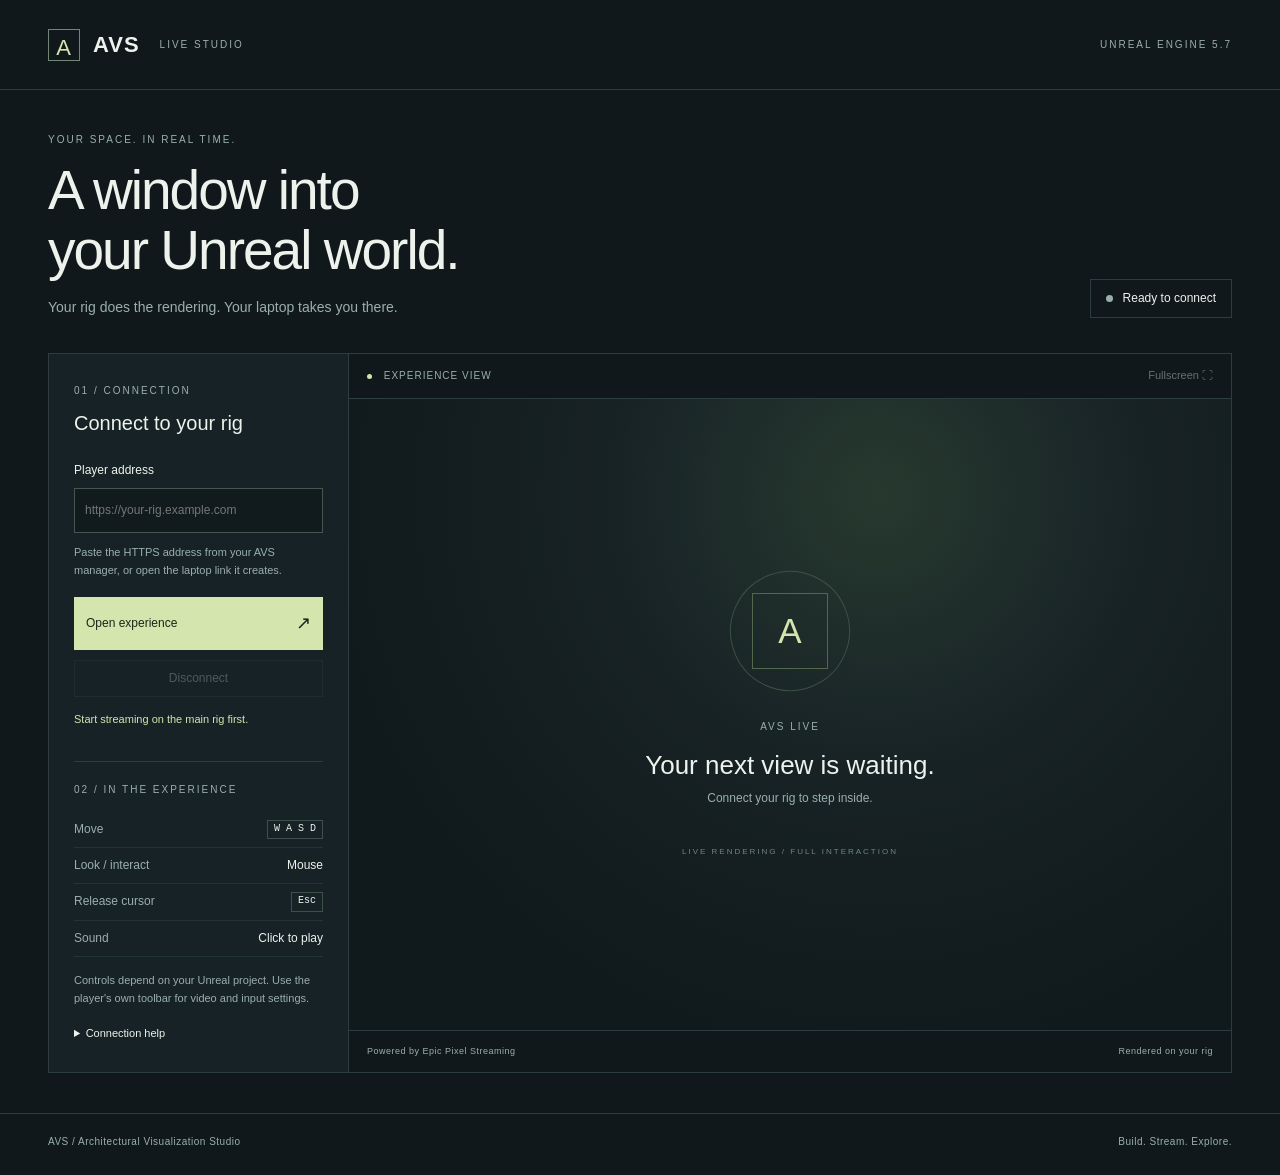
==== avs-player/index.html @ aa5055fc "Add AVS build and streaming manager with GitHub Pages player" ====
<!doctype html>
<html lang="en">
<head>
  <meta charset="utf-8">
  <meta name="viewport" content="width=device-width,initial-scale=1">
  <meta name="description" content="Connect to your AVS Unreal Engine experience running on your gaming rig.">
  <meta name="referrer" content="no-referrer">
  <title>AVS / Live Studio</title>
  <link rel="stylesheet" href="style.css">
  <script src="app.js" defer></script>
</head>
<body>
  <header><a class="brand" href="./"><span class="mark">A</span> AVS <span class="brand-note">LIVE STUDIO</span></a><span class="version">UNREAL ENGINE 5.7</span></header>
  <main>
    <section class="intro"><div><div class="eyebrow">YOUR SPACE. IN REAL TIME.</div><h1>A window into<br>your Unreal world.</h1><p>Your rig does the rendering. Your laptop takes you there.</p></div><div class="session-chip"><span class="dot"></span><span id="status" role="status" aria-live="polite">Ready to connect</span></div></section>
    <div class="workspace">
      <aside>
        <div class="eyebrow">01 / CONNECTION</div><h2>Connect to your rig</h2>
        <form id="connect-form">
          <label for="server">Player address</label>
          <input id="server" name="server" type="url" placeholder="https://your-rig.example.com" autocomplete="off" required aria-describedby="address-help">
          <p class="hint" id="address-help">Paste the HTTPS address from your AVS manager, or open the laptop link it creates.</p>
          <button class="primary" type="submit">Open experience <span aria-hidden="true">↗</span></button>
        </form>
        <button id="disconnect" class="secondary" disabled>Disconnect</button>
        <p id="message" class="message" role="status" aria-live="polite">Start streaming on the main rig first.</p>
        <div class="divider"></div>
        <div class="eyebrow">02 / IN THE EXPERIENCE</div>
        <ul class="controls"><li><span>Move</span><kbd>W A S D</kbd></li><li><span>Look / interact</span><span>Mouse</span></li><li><span>Release cursor</span><kbd>Esc</kbd></li><li><span>Sound</span><span>Click to play</span></li></ul>
        <p class="hint">Controls depend on your Unreal project. Use the player's own toolbar for video and input settings.</p>
        <details><summary>Connection help</summary><p>On the same network, paste <code>http://RIG-IP:8080</code>. The local player opens in its own tab because this page uses HTTPS.</p><p>For internet access, use the manager's HTTPS link. If the player shows no streamer, check the packaged game's Pixel Streaming plugin. If a streamer appears but video fails, check your TURN relay and firewall.</p><p>The rig must stay awake with the game running. This page cannot wake or start your PC.</p></details>
      </aside>
      <section class="viewer" aria-label="Unreal experience">
        <div class="viewer-bar"><span><span class="tiny-dot"></span> EXPERIENCE VIEW</span><div><a id="direct" class="tool" hidden target="_blank" rel="noopener noreferrer">Open in tab ↗</a><button id="fullscreen" class="tool" disabled>Fullscreen ⛶</button></div></div>
        <div id="stage"><div id="placeholder"><div class="orbit"><div class="orbit-inner"><span>A</span></div></div><div class="eyebrow">AVS LIVE</div><h2>Your next view is waiting.</h2><p>Connect your rig to step inside.</p><span class="placeholder-note">LIVE RENDERING / FULL INTERACTION</span></div></div>
        <div class="viewer-footer"><span>Powered by Epic Pixel Streaming</span><span>Rendered on your rig</span></div>
      </section>
    </div>
  </main>
  <footer><span>AVS / Architectural Visualization Studio</span><span>Build. Stream. Explore.</span></footer>
</body>
</html>
---- avs-player/style.css ----
:root{color-scheme:dark;--bg:#10181b;--panel:#172226;--line:#2c3c40;--text:#eef2ec;--muted:#9aafad;--accent:#d4e5ad}
*{box-sizing:border-box}body{margin:0;background:var(--bg);color:var(--text);font:14px/1.6 "Segoe UI",Arial,sans-serif}button,input{font:inherit}button,a{touch-action:manipulation}button{cursor:pointer}button:disabled{opacity:.4;cursor:default}button:focus-visible,a:focus-visible,input:focus-visible,summary:focus-visible{outline:2px solid var(--accent);outline-offset:4px}a{color:inherit}header,footer{display:flex;justify-content:space-between;align-items:center;margin:0 auto;max-width:1440px;padding:27px 48px}header{border-bottom:1px solid var(--line)}.brand{text-decoration:none;display:flex;gap:13px;align-items:center;font-weight:700;font-size:22px;letter-spacing:1px}.mark{border:1px solid #718676;width:32px;height:32px;display:grid;place-items:center;font-weight:400;color:var(--accent)}.brand-note{font-size:10px;letter-spacing:2px;color:var(--muted);font-weight:400;margin-left:7px}.version,.eyebrow{font-size:10px;letter-spacing:2px;color:var(--muted)}main{max-width:1440px;padding:42px 48px 40px;margin:auto}.intro{display:flex;align-items:flex-end;justify-content:space-between;gap:20px;margin-bottom:35px}h1{font-size:clamp(32px,4.3vw,58px);line-height:1.08;letter-spacing:-2px;font-weight:400;margin:13px 0 16px}.intro p{margin:0;color:var(--muted)}.session-chip{display:flex;gap:10px;align-items:center;border:1px solid var(--line);padding:9px 15px;font-size:12px;white-space:nowrap}.dot,.tiny-dot{display:inline-block;border-radius:100%;width:7px;height:7px;background:var(--muted)}body.player-open .dot{background:var(--accent)}.workspace{display:grid;grid-template-columns:300px minmax(0,1fr);border:1px solid var(--line);min-height:530px}aside{padding:29px 25px;background:var(--panel);border-right:1px solid var(--line)}h2{font-size:20px;font-weight:400;line-height:1.4;margin:10px 0 24px}label{display:block;font-size:12px;margin-bottom:7px}input{width:100%;border:1px solid #455650;background:#111b1d;color:var(--text);border-radius:0;padding:12px 10px;font-size:12px}.hint{font-size:11px;color:var(--muted);line-height:1.65;margin:10px 0 18px}.primary,.secondary{width:100%;padding:12px;border:0;font-size:12px}.primary{background:var(--accent);color:#182719;display:flex;justify-content:space-between;align-items:center}.primary span{font-size:18px}.secondary{background:transparent;border:1px solid var(--line);color:var(--muted);margin-top:10px;padding:8px}.message{color:var(--accent);font-size:11px;min-height:30px;margin:14px 0}.divider{height:1px;background:var(--line);margin:20px 0}.controls{list-style:none;margin:14px 0;padding:0;font-size:12px}.controls li{display:flex;justify-content:space-between;padding:8px 0;border-bottom:1px solid #233438}.controls li>span:first-child{color:var(--muted)}kbd{font:10px monospace;border:1px solid #3d504c;padding:2px 6px;color:var(--text)}details{font-size:11px;color:var(--muted);margin-top:18px}summary{cursor:pointer;color:var(--text)}details p{margin-bottom:0}code{overflow-wrap:anywhere}.viewer{display:flex;flex-direction:column;min-width:0}.viewer-bar,.viewer-footer{padding:13px 18px;display:flex;align-items:center;justify-content:space-between;gap:10px;color:var(--muted);font-size:10px;letter-spacing:1px}.viewer-bar{border-bottom:1px solid var(--line)}.viewer-bar>div{display:flex;gap:15px}.tiny-dot{width:5px;height:5px;margin-right:8px;background:var(--accent)}.tool{background:none;color:var(--text);border:0;text-decoration:none;font-size:11px;letter-spacing:0;padding:0}.viewer-footer{border-top:1px solid var(--line);font-size:9px;letter-spacing:.5px}#stage{flex:1;position:relative;min-height:440px;background:radial-gradient(ellipse at 60% 15%,#27392f 0%,#182326 35%,#10191c 75%)}#placeholder{height:100%;position:absolute;inset:0;display:flex;align-items:center;justify-content:center;flex-direction:column;text-align:center;padding:25px}#placeholder h2{font-size:26px;margin:12px 0 6px}#placeholder p{color:var(--muted);font-size:12px;margin:0}.placeholder-note{font-size:8px;letter-spacing:2px;color:#6e8583;margin-top:37px}.orbit{width:120px;height:120px;border:1px solid #3c5144;border-radius:50%;display:grid;place-items:center;margin-bottom:28px;transform:rotate(-20deg)}.orbit-inner{width:76px;height:76px;border:1px solid #52684d;display:grid;place-items:center;transform:rotate(20deg)}.orbit-inner span{font-size:35px;color:var(--accent);font-weight:300}iframe{display:block;width:100%;height:100%;position:absolute;inset:0;border:0;background:#090f11}.viewer:fullscreen{background:var(--bg)}.viewer:fullscreen #stage{min-height:0}footer{border-top:1px solid var(--line);font-size:10px;color:var(--muted);letter-spacing:.5px;padding-top:20px;padding-bottom:25px}[hidden]{display:none!important}@media(min-width:1600px){#stage{min-height:570px}}@media(max-width:1000px){header,footer{padding-left:25px;padding-right:25px}main{padding:32px 25px}.workspace{grid-template-columns:265px 1fr}aside{padding:24px 20px}.viewer-bar{flex-wrap:wrap}.viewer-footer{flex-wrap:wrap}}@media(max-width:720px){header,footer{padding:20px}.version{display:none}main{padding:28px 20px}.intro{display:block}h1{letter-spacing:-1px}.session-chip{display:inline-flex;margin-top:18px}.workspace{display:flex;flex-direction:column}aside{border-right:0;border-bottom:1px solid var(--line)}.viewer{min-height:400px}#stage{min-height:360px}.controls,.divider,aside>details,aside>.eyebrow:nth-of-type(2){display:none}footer{gap:12px;flex-wrap:wrap}.brand-note{margin-left:0}}
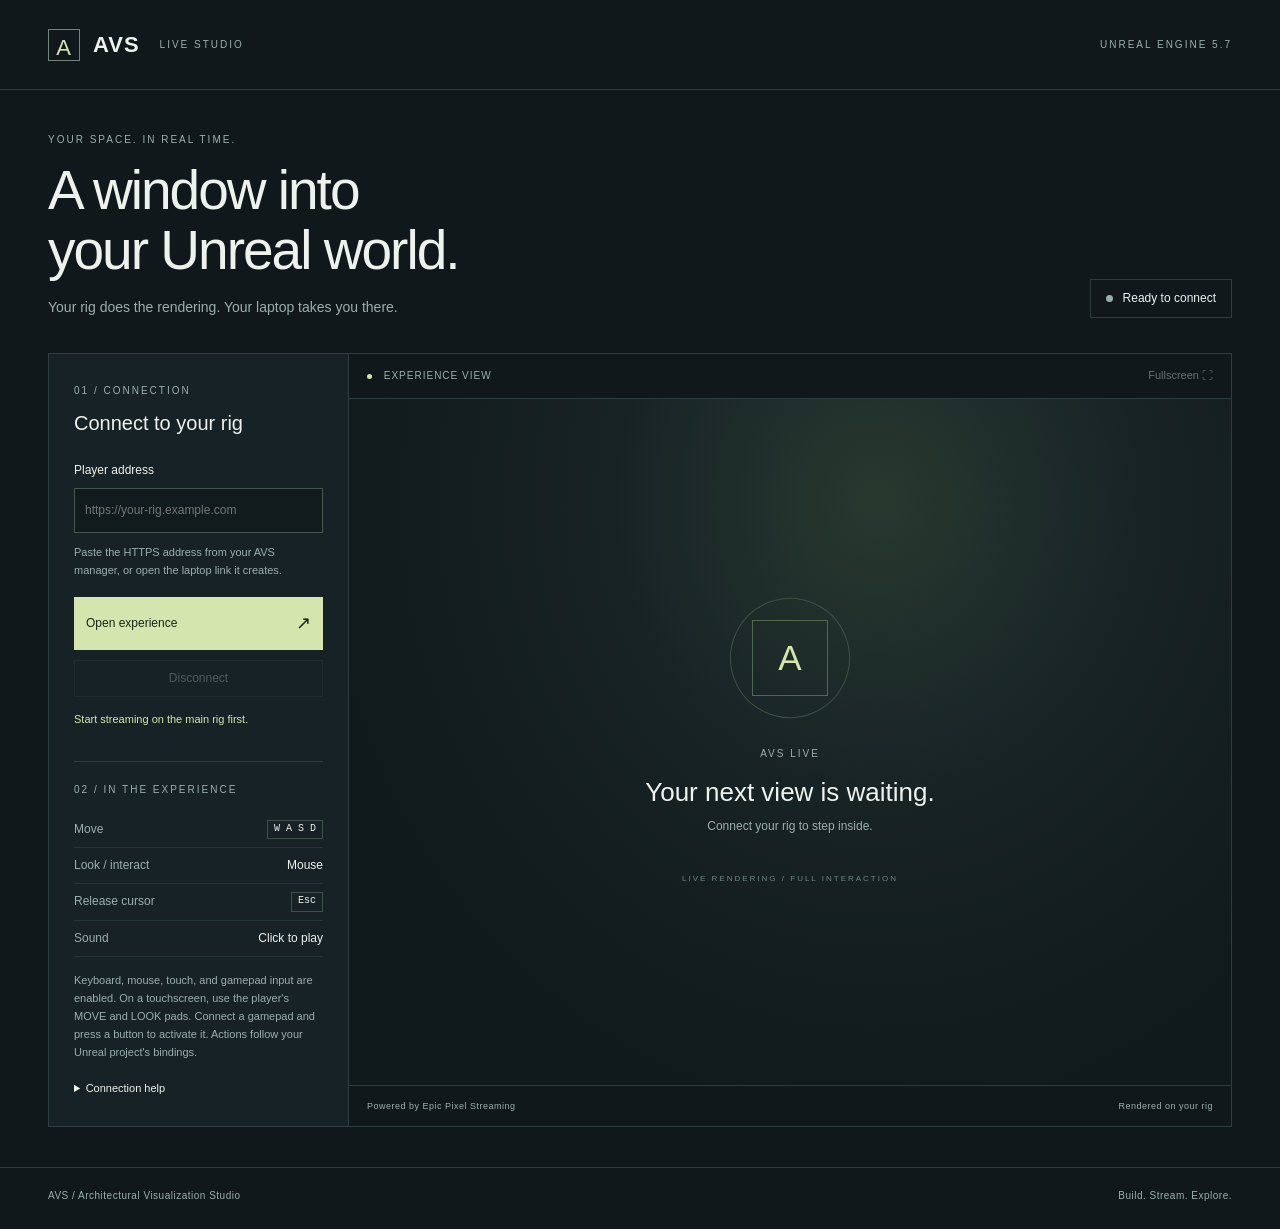
==== commit 279352aa: "Document touch navigation and refresh AVS player assets" ====
--- a/avs-player/index.html
+++ b/avs-player/index.html
@@ -6,8 +6,8 @@
   <meta name="description" content="Connect to your AVS Unreal Engine experience running on your gaming rig.">
   <meta name="referrer" content="no-referrer">
   <title>AVS / Live Studio</title>
-  <link rel="stylesheet" href="style.css">
-  <script src="app.js" defer></script>
+  <link rel="stylesheet" href="style.css?v=3">
+  <script src="app.js?v=3" defer></script>
 </head>
 <body>
   <header><a class="brand" href="./"><span class="mark">A</span> AVS <span class="brand-note">LIVE STUDIO</span></a><span class="version">UNREAL ENGINE 5.7</span></header>
@@ -27,7 +27,7 @@
         <div class="divider"></div>
         <div class="eyebrow">02 / IN THE EXPERIENCE</div>
         <ul class="controls"><li><span>Move</span><kbd>W A S D</kbd></li><li><span>Look / interact</span><span>Mouse</span></li><li><span>Release cursor</span><kbd>Esc</kbd></li><li><span>Sound</span><span>Click to play</span></li></ul>
-        <p class="hint">Controls depend on your Unreal project. Use the player's own toolbar for video and input settings.</p>
+        <p class="hint">Keyboard, mouse, touch, and gamepad input are enabled. On a touchscreen, use the player's MOVE and LOOK pads. Connect a gamepad and press a button to activate it. Actions follow your Unreal project's bindings.</p>
         <details><summary>Connection help</summary><p>On the same network, paste <code>http://RIG-IP:8080</code>. The local player opens in its own tab because this page uses HTTPS.</p><p>For internet access, use the manager's HTTPS link. If the player shows no streamer, check the packaged game's Pixel Streaming plugin. If a streamer appears but video fails, check your TURN relay and firewall.</p><p>The rig must stay awake with the game running. This page cannot wake or start your PC.</p></details>
       </aside>
       <section class="viewer" aria-label="Unreal experience">
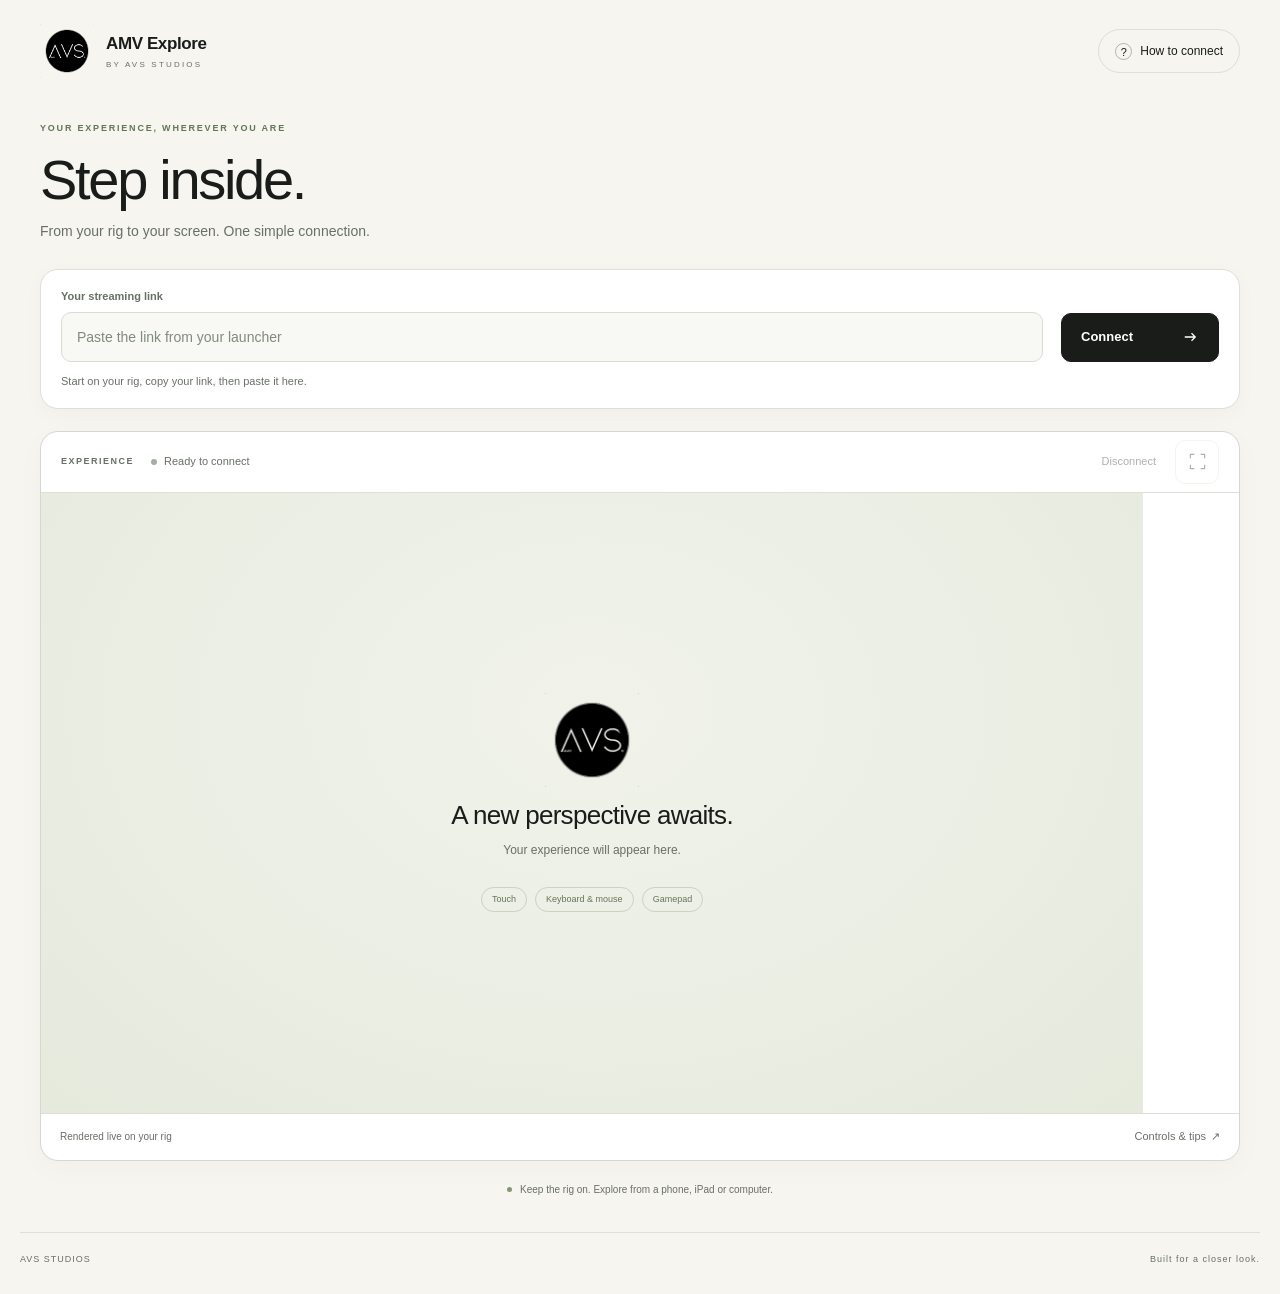
==== commit 05c179e7: "Redesign AVS player with supplied logo and responsive mobile/tablet/desktop UI" ====
--- a/avs-player/index.html
+++ b/avs-player/index.html
@@ -2,41 +2,46 @@
 <html lang="en">
 <head>
   <meta charset="utf-8">
-  <meta name="viewport" content="width=device-width,initial-scale=1">
-  <meta name="description" content="Connect to your AVS Unreal Engine experience running on your gaming rig.">
+  <meta name="viewport" content="width=device-width,initial-scale=1,viewport-fit=cover">
+  <meta name="theme-color" content="#f6f5f0">
+  <meta name="description" content="Open your AMV Explore experience from your computer, tablet or phone.">
   <meta name="referrer" content="no-referrer">
-  <title>AVS / Live Studio</title>
-  <link rel="stylesheet" href="style.css?v=3">
-  <script src="app.js?v=3" defer></script>
+  <link rel="icon" type="image/svg+xml" href="avs-logo.svg">
+  <link rel="stylesheet" href="style.css?v=4">
+  <script src="app.js?v=4" defer></script>
+  <title>AMV Explore · AVS</title>
 </head>
 <body>
-  <header><a class="brand" href="./"><span class="mark">A</span> AVS <span class="brand-note">LIVE STUDIO</span></a><span class="version">UNREAL ENGINE 5.7</span></header>
-  <main>
-    <section class="intro"><div><div class="eyebrow">YOUR SPACE. IN REAL TIME.</div><h1>A window into<br>your Unreal world.</h1><p>Your rig does the rendering. Your laptop takes you there.</p></div><div class="session-chip"><span class="dot"></span><span id="status" role="status" aria-live="polite">Ready to connect</span></div></section>
-    <div class="workspace">
-      <aside>
-        <div class="eyebrow">01 / CONNECTION</div><h2>Connect to your rig</h2>
-        <form id="connect-form">
-          <label for="server">Player address</label>
-          <input id="server" name="server" type="url" placeholder="https://your-rig.example.com" autocomplete="off" required aria-describedby="address-help">
-          <p class="hint" id="address-help">Paste the HTTPS address from your AVS manager, or open the laptop link it creates.</p>
-          <button class="primary" type="submit">Open experience <span aria-hidden="true">↗</span></button>
-        </form>
-        <button id="disconnect" class="secondary" disabled>Disconnect</button>
-        <p id="message" class="message" role="status" aria-live="polite">Start streaming on the main rig first.</p>
-        <div class="divider"></div>
-        <div class="eyebrow">02 / IN THE EXPERIENCE</div>
-        <ul class="controls"><li><span>Move</span><kbd>W A S D</kbd></li><li><span>Look / interact</span><span>Mouse</span></li><li><span>Release cursor</span><kbd>Esc</kbd></li><li><span>Sound</span><span>Click to play</span></li></ul>
-        <p class="hint">Keyboard, mouse, touch, and gamepad input are enabled. On a touchscreen, use the player's MOVE and LOOK pads. Connect a gamepad and press a button to activate it. Actions follow your Unreal project's bindings.</p>
-        <details><summary>Connection help</summary><p>On the same network, paste <code>http://RIG-IP:8080</code>. The local player opens in its own tab because this page uses HTTPS.</p><p>For internet access, use the manager's HTTPS link. If the player shows no streamer, check the packaged game's Pixel Streaming plugin. If a streamer appears but video fails, check your TURN relay and firewall.</p><p>The rig must stay awake with the game running. This page cannot wake or start your PC.</p></details>
-      </aside>
-      <section class="viewer" aria-label="Unreal experience">
-        <div class="viewer-bar"><span><span class="tiny-dot"></span> EXPERIENCE VIEW</span><div><a id="direct" class="tool" hidden target="_blank" rel="noopener noreferrer">Open in tab ↗</a><button id="fullscreen" class="tool" disabled>Fullscreen ⛶</button></div></div>
-        <div id="stage"><div id="placeholder"><div class="orbit"><div class="orbit-inner"><span>A</span></div></div><div class="eyebrow">AVS LIVE</div><h2>Your next view is waiting.</h2><p>Connect your rig to step inside.</p><span class="placeholder-note">LIVE RENDERING / FULL INTERACTION</span></div></div>
-        <div class="viewer-footer"><span>Powered by Epic Pixel Streaming</span><span>Rendered on your rig</span></div>
-      </section>
-    </div>
+  <header class="site-header">
+    <a class="brand" href="./" aria-label="AMV Explore home"><img src="avs-logo.svg" width="54" height="54" alt="AVS Studios"><span><strong>AMV Explore</strong><small>BY AVS STUDIOS</small></span></a>
+    <button class="help-button" id="help-open" type="button" aria-haspopup="dialog"><span class="help-icon" aria-hidden="true">?</span><span>How to connect</span></button>
+  </header>
+  <main class="page">
+    <section class="welcome" aria-labelledby="page-title"><div class="eyebrow">YOUR EXPERIENCE, WHEREVER YOU ARE</div><h1 id="page-title">Step inside.</h1><p>From your rig to your screen. One simple connection.</p></section>
+    <section class="connection-card" aria-label="Connect to your experience">
+      <form id="connect-form" novalidate>
+        <div class="address-field"><label for="server">Your streaming link</label><input id="server" name="server" type="url" inputmode="url" placeholder="Paste the link from your launcher" autocomplete="off" autocapitalize="none" spellcheck="false" required aria-describedby="message"></div>
+        <button class="connect-button" type="submit" id="connect-button"><span>Connect</span><svg width="18" height="18" viewBox="0 0 24 24" fill="none" stroke="currentColor" stroke-width="1.7" aria-hidden="true"><path d="M5 12h14m-5-5 5 5-5 5"/></svg></button>
+      </form>
+      <p class="message" id="message" role="status" aria-live="polite">Start on your rig, copy your link, then paste it here.</p>
+    </section>
+    <section class="viewer" id="viewer" aria-label="AMV experience">
+      <div class="viewer-bar"><div class="viewer-name"><span>EXPERIENCE</span><span class="session-state" id="session-state"><i aria-hidden="true"></i><span id="status" role="status" aria-live="polite">Ready to connect</span></span></div><div class="viewer-tools"><a id="direct" hidden target="_blank" rel="noopener noreferrer" class="tool" aria-label="Open player in a new tab">Open in tab <span aria-hidden="true">↗</span></a><button id="disconnect" class="tool" type="button" disabled aria-label="Disconnect" title="Disconnect">Disconnect</button><button id="fullscreen" class="icon-button" type="button" disabled aria-label="Open fullscreen" title="Fullscreen"><svg width="19" height="19" viewBox="0 0 24 24" fill="none" stroke="currentColor" stroke-width="1.5" aria-hidden="true"><path d="M8 3H3v5m13-5h5v5M3 16v5h5m13-5v5h-5"/></svg></button></div></div>
+      <div id="stage"><div id="placeholder"><img src="avs-logo.svg" width="94" height="94" alt=""><h2>A new perspective awaits.</h2><p>Your experience will appear here.</p><div class="input-pills" aria-label="Supported controls"><span>Touch</span><span>Keyboard &amp; mouse</span><span>Gamepad</span></div></div></div>
+      <div class="viewer-foot"><span>Rendered live on your rig</span><button id="controls-open" type="button" class="text-button" aria-haspopup="dialog">Controls &amp; tips <span aria-hidden="true">↗</span></button></div>
+    </section>
+    <div class="page-note"><span class="note-dot" aria-hidden="true"></span><span>Keep the rig on. Explore from a phone, iPad or computer.</span></div>
   </main>
-  <footer><span>AVS / Architectural Visualization Studio</span><span>Build. Stream. Explore.</span></footer>
+  <footer><span>AVS STUDIOS</span><span>Built for a closer look.</span></footer>
+  <dialog id="help-dialog" aria-labelledby="help-title">
+    <div class="dialog-header"><div><div class="eyebrow">AMV EXPLORE</div><h2 id="help-title">You're three steps away.</h2></div><button type="button" class="icon-button" id="help-close" aria-label="Close help">✕</button></div>
+    <ol class="steps"><li><span>01</span><div><strong>Start on your rig</strong><p>In the AVS launcher, choose the button that starts the game and creates your link.</p></div></li><li><span>02</span><div><strong>Copy your streaming link</strong><p>The launcher displays your HTTPS address and copies it to the clipboard.</p></div></li><li><span>03</span><div><strong>Paste it here and connect</strong><p>Use your phone, iPad or computer. Tap the player's playback prompt if it appears.</p></div></li></ol>
+    <details><summary>If the connection needs help</summary><p>The rig must stay awake with the game running. An expired temporary link needs to be regenerated in the launcher.</p><p>For a local network address beginning with <code>http://</code>, choose <strong>Open in tab</strong>. If a streamer appears but internet video fails, check the TURN settings in your launcher.</p><p>If an access or sign-in page blocks the embedded player, use <strong>Open in tab</strong>.</p></details>
+  </dialog>
+  <dialog id="controls-dialog" aria-labelledby="controls-title">
+    <div class="dialog-header"><div><div class="eyebrow">MAKE YOURSELF AT HOME</div><h2 id="controls-title">Choose your controls.</h2></div><button type="button" class="icon-button" id="controls-close" aria-label="Close controls">✕</button></div>
+    <div class="control-list"><div><strong>Touchscreen</strong><p>Use the MOVE and LOOK pads in the player. The E and Space buttons mirror those keys. Toggle the pads with <em>Touch controls</em>.</p></div><div><strong>Keyboard &amp; mouse</strong><p>Click inside the experience, then use your project's usual controls. Press Esc to release the cursor.</p></div><div><strong>Gamepad</strong><p>Connect your controller and press a button to activate it. Actions use your Unreal project's existing bindings.</p></div></div>
+    <p class="dialog-note">Fullscreen gives you more space. On devices without browser fullscreen, the player expands to fill the page.</p>
+  </dialog>
 </body>
 </html>
--- a/avs-player/style.css
+++ b/avs-player/style.css
@@ -1,2 +1,6 @@
-:root{color-scheme:dark;--bg:#10181b;--panel:#172226;--line:#2c3c40;--text:#eef2ec;--muted:#9aafad;--accent:#d4e5ad}
-*{box-sizing:border-box}body{margin:0;background:var(--bg);color:var(--text);font:14px/1.6 "Segoe UI",Arial,sans-serif}button,input{font:inherit}button,a{touch-action:manipulation}button{cursor:pointer}button:disabled{opacity:.4;cursor:default}button:focus-visible,a:focus-visible,input:focus-visible,summary:focus-visible{outline:2px solid var(--accent);outline-offset:4px}a{color:inherit}header,footer{display:flex;justify-content:space-between;align-items:center;margin:0 auto;max-width:1440px;padding:27px 48px}header{border-bottom:1px solid var(--line)}.brand{text-decoration:none;display:flex;gap:13px;align-items:center;font-weight:700;font-size:22px;letter-spacing:1px}.mark{border:1px solid #718676;width:32px;height:32px;display:grid;place-items:center;font-weight:400;color:var(--accent)}.brand-note{font-size:10px;letter-spacing:2px;color:var(--muted);font-weight:400;margin-left:7px}.version,.eyebrow{font-size:10px;letter-spacing:2px;color:var(--muted)}main{max-width:1440px;padding:42px 48px 40px;margin:auto}.intro{display:flex;align-items:flex-end;justify-content:space-between;gap:20px;margin-bottom:35px}h1{font-size:clamp(32px,4.3vw,58px);line-height:1.08;letter-spacing:-2px;font-weight:400;margin:13px 0 16px}.intro p{margin:0;color:var(--muted)}.session-chip{display:flex;gap:10px;align-items:center;border:1px solid var(--line);padding:9px 15px;font-size:12px;white-space:nowrap}.dot,.tiny-dot{display:inline-block;border-radius:100%;width:7px;height:7px;background:var(--muted)}body.player-open .dot{background:var(--accent)}.workspace{display:grid;grid-template-columns:300px minmax(0,1fr);border:1px solid var(--line);min-height:530px}aside{padding:29px 25px;background:var(--panel);border-right:1px solid var(--line)}h2{font-size:20px;font-weight:400;line-height:1.4;margin:10px 0 24px}label{display:block;font-size:12px;margin-bottom:7px}input{width:100%;border:1px solid #455650;background:#111b1d;color:var(--text);border-radius:0;padding:12px 10px;font-size:12px}.hint{font-size:11px;color:var(--muted);line-height:1.65;margin:10px 0 18px}.primary,.secondary{width:100%;padding:12px;border:0;font-size:12px}.primary{background:var(--accent);color:#182719;display:flex;justify-content:space-between;align-items:center}.primary span{font-size:18px}.secondary{background:transparent;border:1px solid var(--line);color:var(--muted);margin-top:10px;padding:8px}.message{color:var(--accent);font-size:11px;min-height:30px;margin:14px 0}.divider{height:1px;background:var(--line);margin:20px 0}.controls{list-style:none;margin:14px 0;padding:0;font-size:12px}.controls li{display:flex;justify-content:space-between;padding:8px 0;border-bottom:1px solid #233438}.controls li>span:first-child{color:var(--muted)}kbd{font:10px monospace;border:1px solid #3d504c;padding:2px 6px;color:var(--text)}details{font-size:11px;color:var(--muted);margin-top:18px}summary{cursor:pointer;color:var(--text)}details p{margin-bottom:0}code{overflow-wrap:anywhere}.viewer{display:flex;flex-direction:column;min-width:0}.viewer-bar,.viewer-footer{padding:13px 18px;display:flex;align-items:center;justify-content:space-between;gap:10px;color:var(--muted);font-size:10px;letter-spacing:1px}.viewer-bar{border-bottom:1px solid var(--line)}.viewer-bar>div{display:flex;gap:15px}.tiny-dot{width:5px;height:5px;margin-right:8px;background:var(--accent)}.tool{background:none;color:var(--text);border:0;text-decoration:none;font-size:11px;letter-spacing:0;padding:0}.viewer-footer{border-top:1px solid var(--line);font-size:9px;letter-spacing:.5px}#stage{flex:1;position:relative;min-height:440px;background:radial-gradient(ellipse at 60% 15%,#27392f 0%,#182326 35%,#10191c 75%)}#placeholder{height:100%;position:absolute;inset:0;display:flex;align-items:center;justify-content:center;flex-direction:column;text-align:center;padding:25px}#placeholder h2{font-size:26px;margin:12px 0 6px}#placeholder p{color:var(--muted);font-size:12px;margin:0}.placeholder-note{font-size:8px;letter-spacing:2px;color:#6e8583;margin-top:37px}.orbit{width:120px;height:120px;border:1px solid #3c5144;border-radius:50%;display:grid;place-items:center;margin-bottom:28px;transform:rotate(-20deg)}.orbit-inner{width:76px;height:76px;border:1px solid #52684d;display:grid;place-items:center;transform:rotate(20deg)}.orbit-inner span{font-size:35px;color:var(--accent);font-weight:300}iframe{display:block;width:100%;height:100%;position:absolute;inset:0;border:0;background:#090f11}.viewer:fullscreen{background:var(--bg)}.viewer:fullscreen #stage{min-height:0}footer{border-top:1px solid var(--line);font-size:10px;color:var(--muted);letter-spacing:.5px;padding-top:20px;padding-bottom:25px}[hidden]{display:none!important}@media(min-width:1600px){#stage{min-height:570px}}@media(max-width:1000px){header,footer{padding-left:25px;padding-right:25px}main{padding:32px 25px}.workspace{grid-template-columns:265px 1fr}aside{padding:24px 20px}.viewer-bar{flex-wrap:wrap}.viewer-footer{flex-wrap:wrap}}@media(max-width:720px){header,footer{padding:20px}.version{display:none}main{padding:28px 20px}.intro{display:block}h1{letter-spacing:-1px}.session-chip{display:inline-flex;margin-top:18px}.workspace{display:flex;flex-direction:column}aside{border-right:0;border-bottom:1px solid var(--line)}.viewer{min-height:400px}#stage{min-height:360px}.controls,.divider,aside>details,aside>.eyebrow:nth-of-type(2){display:none}footer{gap:12px;flex-wrap:wrap}.brand-note{margin-left:0}}
+:root{color-scheme:light;--paper:#f6f5f0;--white:#fff;--ink:#191c19;--muted:#687066;--line:#dedfd7;--sage:#e7ecdf;--sage-dark:#647557;--radius:18px}*{box-sizing:border-box}html{scroll-behavior:smooth}body{margin:0;background:var(--paper);color:var(--ink);font:15px/1.5 -apple-system,BlinkMacSystemFont,"Segoe UI",sans-serif;-webkit-font-smoothing:antialiased}button,input{font:inherit}button,a{touch-action:manipulation}button{cursor:pointer}button:disabled{opacity:.35;cursor:default}a{color:inherit}button:focus-visible,a:focus-visible,input:focus-visible,summary:focus-visible{outline:3px solid #849476;outline-offset:4px}.site-header{max-width:1320px;margin:auto;padding:24px 40px;display:flex;align-items:center;justify-content:space-between;gap:20px}.brand{display:flex;align-items:center;gap:12px;text-decoration:none}.brand img{object-fit:contain}.brand strong{display:block;font-size:17px;letter-spacing:-.4px;font-weight:600}.brand small{display:block;font-size:8px;letter-spacing:2.2px;margin-top:3px;color:var(--muted)}.help-button{border:1px solid var(--line);border-radius:24px;display:flex;align-items:center;gap:8px;min-height:44px;padding:9px 16px;background:transparent;color:var(--ink);font-size:12px}.help-icon{border:1px solid #b1b7aa;border-radius:50%;width:17px;height:17px;display:grid;place-items:center;font-size:11px}.page{max-width:1320px;margin:auto;padding:20px 40px 35px}.welcome{margin-bottom:27px}.eyebrow{font-size:9px;font-weight:600;letter-spacing:1.8px;color:var(--sage-dark)}h1{font-size:clamp(38px,4.4vw,56px);line-height:1.1;letter-spacing:-2.3px;font-weight:500;margin:13px 0 11px}.welcome p{margin:0;color:var(--muted);font-size:14px}.connection-card{background:var(--white);border:1px solid var(--line);border-radius:var(--radius);padding:18px 20px;margin-bottom:22px;box-shadow:0 5px 20px #1e291008}#connect-form{display:flex;align-items:flex-end;gap:18px}.address-field{flex:1;min-width:0}label{display:block;font-size:11px;font-weight:600;margin-bottom:7px;color:var(--muted)}input{display:block;width:100%;min-height:49px;background:#f8f9f5;border:1px solid #d9ddd2;border-radius:10px;padding:12px 15px;color:var(--ink);font-size:16px;outline-offset:1px}input::placeholder{color:#818a7d;font-size:14px}.connect-button{display:flex;align-items:center;justify-content:space-between;gap:25px;min-height:49px;min-width:158px;padding:12px 19px;border-radius:10px;border:1px solid var(--ink);background:var(--ink);color:#fff;font-size:13px;font-weight:600}.connect-button:hover{background:#35412f}.message{margin:11px 0 0;font-size:11px;color:var(--muted);min-height:17px}.message[data-kind=error]{color:#9f332a}.viewer{border:1px solid #d4d8ce;border-radius:var(--radius);overflow:hidden;background:#fff;box-shadow:0 8px 30px #27332007;scroll-margin-top:12px}.viewer-bar{min-height:60px;padding:8px 20px;display:flex;align-items:center;justify-content:space-between;gap:12px;border-bottom:1px solid var(--line)}.viewer-name{display:flex;align-items:center;gap:17px}.viewer-name>span:first-child{font-size:9px;letter-spacing:1.5px;font-weight:600;color:var(--muted)}.session-state{display:inline-flex;align-items:center;gap:7px;font-size:11px;color:var(--muted)}.session-state i{display:block;width:6px;height:6px;border-radius:50%;background:#a3afa0}.session-state[data-state=opening] i{background:#b39b55;animation:breathe 1.2s ease-in-out infinite}.session-state[data-state=opened] i{background:#637d50}.session-state[data-state=error] i{background:#b15749}.viewer-tools{display:flex;align-items:center;gap:8px}.tool,.text-button{display:inline-flex;align-items:center;justify-content:center;min-height:44px;padding:9px 11px;background:transparent;border:0;color:var(--ink);font-size:11px;text-decoration:none;gap:5px;border-radius:8px}.tool:hover,.text-button:hover,.icon-button:hover{background:var(--sage)}.icon-button{display:inline-grid;place-items:center;width:44px;height:44px;flex:none;border:1px solid var(--line);border-radius:10px;color:var(--ink);background:#fff;font-size:16px}#stage{position:relative;aspect-ratio:16/9;min-height:260px;max-height:620px;background:radial-gradient(ellipse at 50% 35%,#f1f3eb,#e5eadd)}#placeholder{position:absolute;inset:0;display:flex;flex-direction:column;align-items:center;justify-content:center;text-align:center;padding:25px}#placeholder img{margin-bottom:13px;mix-blend-mode:multiply}h2{font-weight:500;letter-spacing:-.7px;font-size:26px;line-height:1.2;margin:0 0 10px}#placeholder p{color:var(--muted);font-size:12px;margin:0}.input-pills{display:flex;gap:8px;flex-wrap:wrap;justify-content:center;margin-top:28px}.input-pills span{font-size:9px;padding:5px 10px;border:1px solid #cad2c0;border-radius:20px;color:#66765b}.viewer-foot{min-height:47px;display:flex;justify-content:space-between;align-items:center;gap:10px;padding:0 19px;border-top:1px solid var(--line);color:var(--muted);font-size:10px}.text-button{padding-right:0;color:var(--muted)}iframe{display:block;position:absolute;inset:0;width:100%;height:100%;border:0;background:#111}.page-note{display:flex;justify-content:center;align-items:center;gap:8px;margin-top:21px;color:var(--muted);font-size:10px}.note-dot{width:5px;height:5px;border-radius:100%;background:#849776}footer{max-width:1240px;margin:auto;padding:20px 0 28px;border-top:1px solid var(--line);display:flex;justify-content:space-between;color:var(--muted);font-size:9px;letter-spacing:1px}dialog{width:min(520px,calc(100% - 28px));max-height:calc(100dvh - 32px);overflow:auto;border:1px solid var(--line);border-radius:22px;padding:27px;background:var(--paper);color:var(--ink);box-shadow:0 20px 100px #13231030}dialog::backdrop{background:#17211566;backdrop-filter:blur(5px)}.dialog-header{display:flex;align-items:flex-start;justify-content:space-between;gap:12px;margin-bottom:28px}.dialog-header h2{font-size:27px;margin-top:8px}.steps{padding:0;list-style:none;margin:0 0 25px}.steps li{display:flex;gap:16px;margin-bottom:23px}.steps li>span{display:grid;place-items:center;width:34px;height:34px;flex:none;background:var(--sage);border-radius:9px;font-size:10px;color:var(--sage-dark)}.steps strong,.control-list strong{font-size:13px;font-weight:600}.steps p,.control-list p{font-size:12px;color:var(--muted);margin:5px 0 0;line-height:1.7}details{border-top:1px solid var(--line);padding-top:17px;font-size:12px}summary{cursor:pointer;min-height:44px;display:flex;align-items:center;gap:10px}summary:before{content:'+';font-size:18px}details[open] summary:before{content:'−'}details p{font-size:11px;color:var(--muted)}code{word-break:break-word}.control-list>div{padding:18px 0;border-bottom:1px solid var(--line)}.control-list>div:first-child{padding-top:0}.dialog-note{font-size:11px;color:var(--muted);margin:22px 0 0}.player-open .welcome{display:none}.player-open .page{padding-top:6px}.player-open .connection-card{padding:13px 17px}.player-open #stage{background:#111}.viewer:fullscreen,.immersive .viewer{display:flex;flex-direction:column;width:100%;height:100dvh;border:0;border-radius:0;background:#111}.viewer:fullscreen #stage,.immersive #stage{flex:1;aspect-ratio:auto;min-height:0;max-height:none}.immersive .viewer{position:fixed;inset:0;z-index:100}.immersive{overflow:hidden}.immersive .viewer-foot,.viewer:fullscreen .viewer-foot{display:none}.immersive .viewer-bar,.viewer:fullscreen .viewer-bar{background:var(--paper);padding-top:max(8px,env(safe-area-inset-top));min-height:60px}[hidden]{display:none!important}@keyframes breathe{50%{opacity:.25}}@media(min-width:1440px){.player-open #stage{max-height:calc(100dvh - 290px)}}@media(max-width:1024px){.site-header{padding:20px 28px}.page{padding:15px 28px 28px}footer{margin:0 28px}.welcome{margin-bottom:23px}#stage{aspect-ratio:16/10;max-height:none}.viewer-name{gap:12px}}@media(max-width:600px){.site-header{padding:15px 16px}.brand{gap:8px}.brand img{width:43px;height:43px}.brand strong{font-size:15px}.brand small{font-size:7px;letter-spacing:1.7px}.help-button{padding:7px 12px;font-size:10px}.help-icon{display:none}.page{padding:20px 16px 22px}.welcome{margin-bottom:22px}h1{font-size:39px;letter-spacing:-1.8px}.welcome p{font-size:12px;max-width:270px}.eyebrow{font-size:8px;letter-spacing:1.3px}.connection-card{padding:15px;border-radius:15px;margin-bottom:18px}#connect-form{flex-direction:column;align-items:stretch;gap:12px}.connect-button{width:100%;min-height:48px}.message{font-size:10px;line-height:1.55}.viewer{border-radius:15px}.viewer-bar{padding:7px 10px;min-height:57px}.viewer-name>span:first-child{display:none}.session-state{font-size:10px}.viewer-tools{gap:1px}.tool{font-size:10px;padding:7px}.icon-button{width:42px;height:42px}#stage{aspect-ratio:4/3;min-height:250px}#placeholder{padding:18px}#placeholder img{width:70px;height:70px;margin-bottom:14px}#placeholder h2{font-size:22px}#placeholder p{font-size:11px}.input-pills{margin-top:21px;gap:5px}.input-pills span{font-size:8px;padding:5px 8px}.viewer-foot{padding:0 12px;font-size:9px}.text-button{font-size:10px}.page-note{font-size:9px;text-align:center;line-height:1.6;margin-top:17px}footer{margin:0 16px;font-size:8px;letter-spacing:.5px;padding-top:17px}.player-open .connection-card{padding:12px}.player-open #connect-form{flex-direction:row;gap:8px;align-items:flex-end}.player-open .connect-button{width:auto;min-width:49px;padding:12px}.player-open .connect-button span{display:none}.player-open input{font-size:16px;padding:11px;min-height:48px}.player-open input::placeholder{font-size:11px}.player-open .message{min-height:0}.dialog-header h2{font-size:24px}dialog{padding:22px}}@media(orientation:landscape) and (max-height:600px){.player-open #stage{aspect-ratio:auto;height:calc(100dvh - 110px);min-height:220px}.viewer:fullscreen #stage,.immersive #stage{height:auto;min-height:0}.player-open .page-note,.player-open footer{display:none}}@media(prefers-reduced-motion:reduce){html{scroll-behavior:auto}*,*:before,*:after{animation:none!important;transition:none!important}}
+dialog.fallback-open{position:fixed;top:50%;left:50%;transform:translate(-50%,-50%);z-index:130;margin:0}input[aria-invalid=true]{border-color:#b5655b;background:#fff8f6}
+@media(max-width:600px){.icon-button{width:44px;height:44px}#disconnect{width:44px;height:44px;font-size:0;padding:0}#disconnect:before{content:'×';font-size:22px;line-height:1}}
+
+#fullscreen[data-expanded=true] svg{display:none}#fullscreen[data-expanded=true]:before{content:'×';font-size:23px;line-height:1}
+.viewer:fullscreen,.immersive .viewer{padding-bottom:env(safe-area-inset-bottom)}
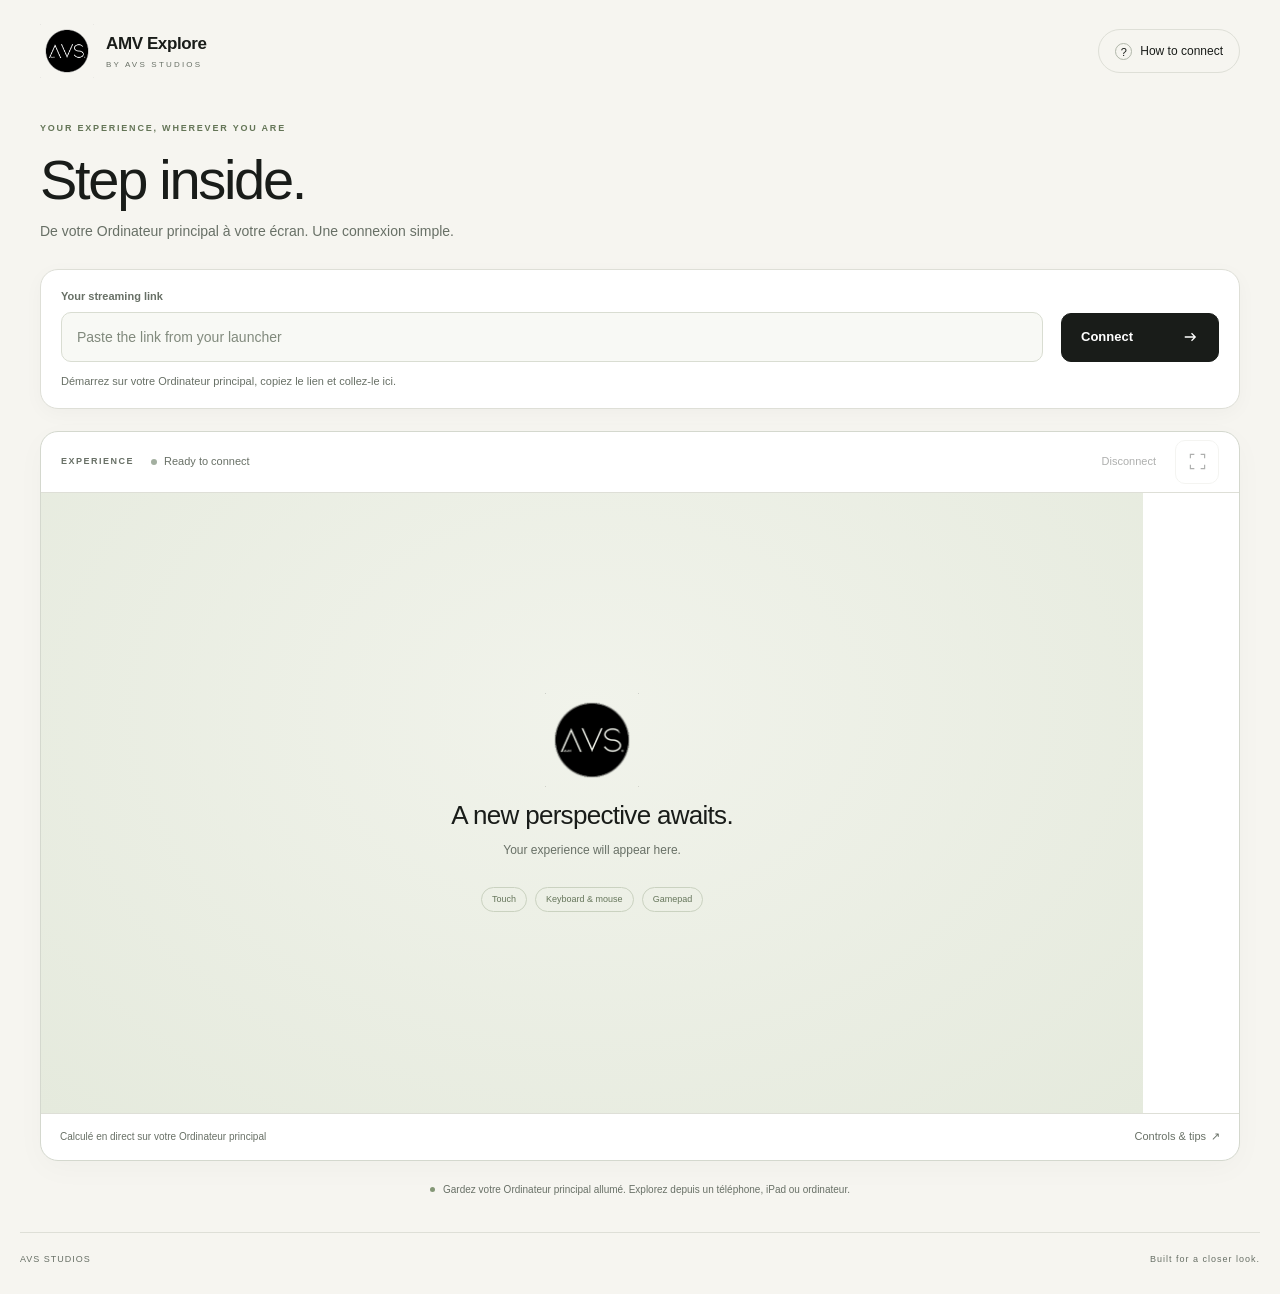
==== commit 7ef8bbcd: "Use Ordinateur principal in AVS player and update sharing instructions" ====
--- a/avs-player/index.html
+++ b/avs-player/index.html
@@ -17,26 +17,26 @@
     <button class="help-button" id="help-open" type="button" aria-haspopup="dialog"><span class="help-icon" aria-hidden="true">?</span><span>How to connect</span></button>
   </header>
   <main class="page">
-    <section class="welcome" aria-labelledby="page-title"><div class="eyebrow">YOUR EXPERIENCE, WHEREVER YOU ARE</div><h1 id="page-title">Step inside.</h1><p>From your rig to your screen. One simple connection.</p></section>
+    <section class="welcome" aria-labelledby="page-title"><div class="eyebrow">YOUR EXPERIENCE, WHEREVER YOU ARE</div><h1 id="page-title">Step inside.</h1><p>De votre Ordinateur principal à votre écran. Une connexion simple.</p></section>
     <section class="connection-card" aria-label="Connect to your experience">
       <form id="connect-form" novalidate>
         <div class="address-field"><label for="server">Your streaming link</label><input id="server" name="server" type="url" inputmode="url" placeholder="Paste the link from your launcher" autocomplete="off" autocapitalize="none" spellcheck="false" required aria-describedby="message"></div>
         <button class="connect-button" type="submit" id="connect-button"><span>Connect</span><svg width="18" height="18" viewBox="0 0 24 24" fill="none" stroke="currentColor" stroke-width="1.7" aria-hidden="true"><path d="M5 12h14m-5-5 5 5-5 5"/></svg></button>
       </form>
-      <p class="message" id="message" role="status" aria-live="polite">Start on your rig, copy your link, then paste it here.</p>
+      <p class="message" id="message" role="status" aria-live="polite">Démarrez sur votre Ordinateur principal, copiez le lien et collez-le ici.</p>
     </section>
     <section class="viewer" id="viewer" aria-label="AMV experience">
       <div class="viewer-bar"><div class="viewer-name"><span>EXPERIENCE</span><span class="session-state" id="session-state"><i aria-hidden="true"></i><span id="status" role="status" aria-live="polite">Ready to connect</span></span></div><div class="viewer-tools"><a id="direct" hidden target="_blank" rel="noopener noreferrer" class="tool" aria-label="Open player in a new tab">Open in tab <span aria-hidden="true">↗</span></a><button id="disconnect" class="tool" type="button" disabled aria-label="Disconnect" title="Disconnect">Disconnect</button><button id="fullscreen" class="icon-button" type="button" disabled aria-label="Open fullscreen" title="Fullscreen"><svg width="19" height="19" viewBox="0 0 24 24" fill="none" stroke="currentColor" stroke-width="1.5" aria-hidden="true"><path d="M8 3H3v5m13-5h5v5M3 16v5h5m13-5v5h-5"/></svg></button></div></div>
       <div id="stage"><div id="placeholder"><img src="avs-logo.svg" width="94" height="94" alt=""><h2>A new perspective awaits.</h2><p>Your experience will appear here.</p><div class="input-pills" aria-label="Supported controls"><span>Touch</span><span>Keyboard &amp; mouse</span><span>Gamepad</span></div></div></div>
-      <div class="viewer-foot"><span>Rendered live on your rig</span><button id="controls-open" type="button" class="text-button" aria-haspopup="dialog">Controls &amp; tips <span aria-hidden="true">↗</span></button></div>
+      <div class="viewer-foot"><span>Calculé en direct sur votre Ordinateur principal</span><button id="controls-open" type="button" class="text-button" aria-haspopup="dialog">Controls &amp; tips <span aria-hidden="true">↗</span></button></div>
     </section>
-    <div class="page-note"><span class="note-dot" aria-hidden="true"></span><span>Keep the rig on. Explore from a phone, iPad or computer.</span></div>
+    <div class="page-note"><span class="note-dot" aria-hidden="true"></span><span>Gardez votre Ordinateur principal allumé. Explorez depuis un téléphone, iPad ou ordinateur.</span></div>
   </main>
   <footer><span>AVS STUDIOS</span><span>Built for a closer look.</span></footer>
   <dialog id="help-dialog" aria-labelledby="help-title">
     <div class="dialog-header"><div><div class="eyebrow">AMV EXPLORE</div><h2 id="help-title">You're three steps away.</h2></div><button type="button" class="icon-button" id="help-close" aria-label="Close help">✕</button></div>
-    <ol class="steps"><li><span>01</span><div><strong>Start on your rig</strong><p>In the AVS launcher, choose the button that starts the game and creates your link.</p></div></li><li><span>02</span><div><strong>Copy your streaming link</strong><p>The launcher displays your HTTPS address and copies it to the clipboard.</p></div></li><li><span>03</span><div><strong>Paste it here and connect</strong><p>Use your phone, iPad or computer. Tap the player's playback prompt if it appears.</p></div></li></ol>
-    <details><summary>If the connection needs help</summary><p>The rig must stay awake with the game running. An expired temporary link needs to be regenerated in the launcher.</p><p>For a local network address beginning with <code>http://</code>, choose <strong>Open in tab</strong>. If a streamer appears but internet video fails, check the TURN settings in your launcher.</p><p>If an access or sign-in page blocks the embedded player, use <strong>Open in tab</strong>.</p></details>
+    <ol class="steps"><li><span>01</span><div><strong>Démarrer sur votre Ordinateur principal</strong><p>Dans le launcher AVS : Jouer hors ligne, Démarrer le stream, puis Lien internet.</p></div></li><li><span>02</span><div><strong>Copy your streaming link</strong><p>The launcher displays your HTTPS address and copies it to the clipboard.</p></div></li><li><span>03</span><div><strong>Paste it here and connect</strong><p>Use your phone, iPad or computer. Tap the player's playback prompt if it appears.</p></div></li></ol>
+    <details><summary>If the connection needs help</summary><p>Votre Ordinateur principal doit rester allumé avec le projet ouvert. Régénérez un lien temporaire expiré dans le launcher.</p><p>For a local network address beginning with <code>http://</code>, choose <strong>Open in tab</strong>. If a streamer appears but internet video fails, check the TURN settings in your launcher.</p><p>If an access or sign-in page blocks the embedded player, use <strong>Open in tab</strong>.</p></details>
   </dialog>
   <dialog id="controls-dialog" aria-labelledby="controls-title">
     <div class="dialog-header"><div><div class="eyebrow">MAKE YOURSELF AT HOME</div><h2 id="controls-title">Choose your controls.</h2></div><button type="button" class="icon-button" id="controls-close" aria-label="Close controls">✕</button></div>
